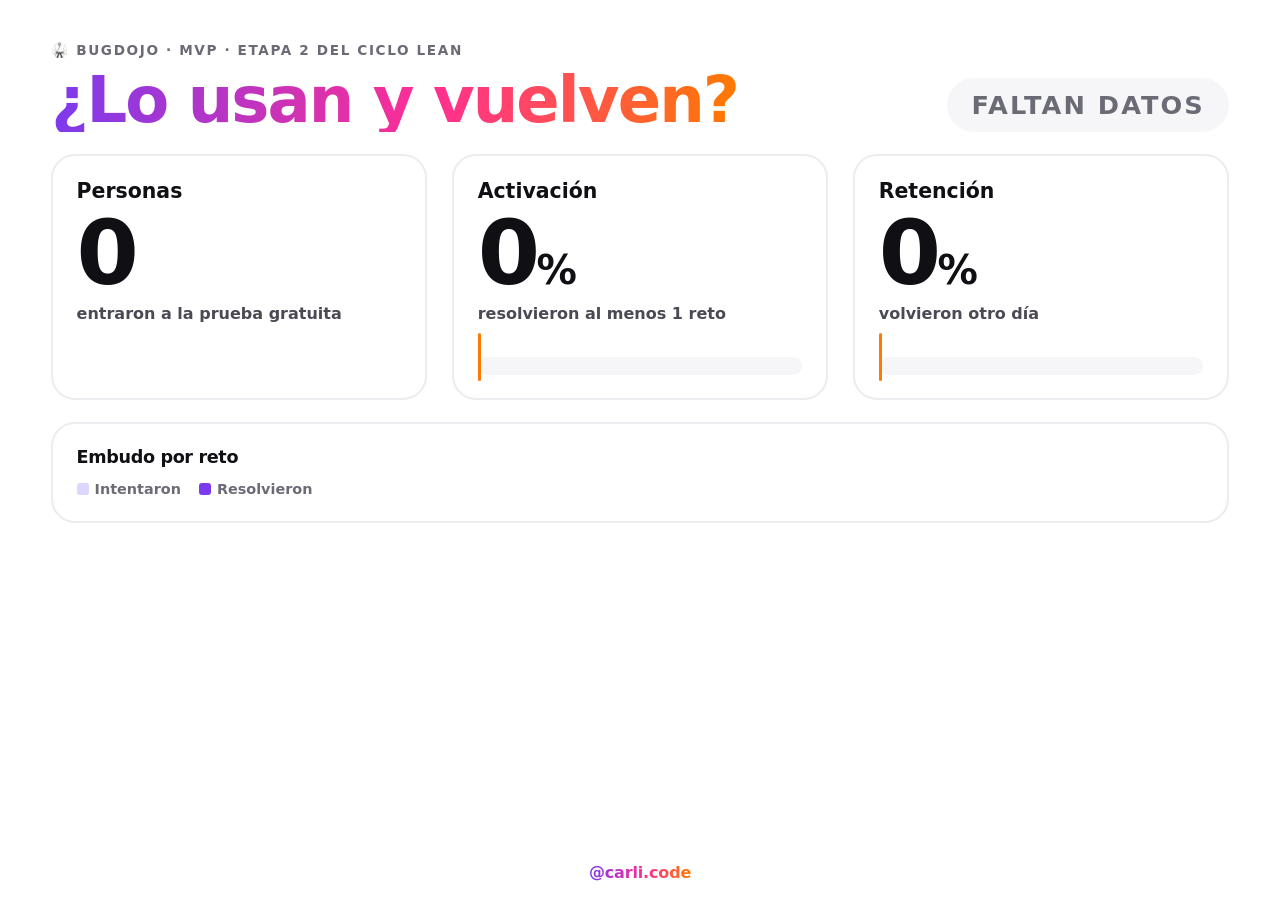
==== bugdojo-mvp/web/metricas.html @ a0681a9c "Agrega MVP de BugDojo (etapa 2): prueba gratuita con 5 retos Retos de JavaScript evaluados en el nav" ====
<!doctype html>
<html lang="es">
<head>
  <meta charset="utf-8">
  <meta name="viewport" content="width=device-width, initial-scale=1">
  <title>BugDojo · Métricas del MVP</title>
  <link rel="stylesheet" href="styles.css">
  <style>
    .dash { width: 100%; max-width: 1400px; margin: 0 auto; padding: clamp(16px, 3.2vh, 40px) clamp(20px, 4vw, 64px) 80px; display: flex; flex-direction: column; gap: clamp(14px, 2.4vh, 28px); }
    .top { display: flex; justify-content: space-between; align-items: flex-end; gap: 20px; flex-wrap: wrap; }
    .titulo { font-size: clamp(2.2rem, min(5vw, 8vh), 4.6rem); font-weight: 900; line-height: 1; letter-spacing: -0.03em; margin: 0; }
    .sub { font-weight: 800; color: var(--muted); letter-spacing: .12em; text-transform: uppercase; font-size: .85rem; margin-bottom: 10px; }
    .decision { font-weight: 900; letter-spacing: .08em; font-size: clamp(1.1rem, 2vw, 1.7rem); padding: 12px 24px; border-radius: 99px; background: var(--soft); color: var(--muted); }
    .decision.persevera { background: var(--vive); color: #fff; }
    .decision.pivota { background: var(--ink); color: #fff; }
    .kpis { display: grid; grid-template-columns: repeat(3, 1fr); gap: clamp(14px, 2vw, 28px); }
    @media (max-width: 800px) { .kpis { grid-template-columns: 1fr; } }
    .kpi { border: 2px solid var(--line); border-radius: 24px; padding: clamp(18px, 2.6vh, 30px); display: flex; flex-direction: column; gap: 10px; }
    .kpi.cumple { border-color: var(--vive); }
    .kpi .nombre { font-weight: 900; font-size: clamp(1.1rem, 1.6vw, 1.5rem); }
    .kpi .num { font-size: clamp(3rem, min(7vw, 12vh), 6.5rem); font-weight: 900; line-height: .9; letter-spacing: -0.04em; }
    .kpi .num small { font-size: .45em; }
    .kpi .det { font-weight: 800; color: #4a4a55; }
    .track { position: relative; height: 18px; background: var(--soft); border-radius: 99px; margin-top: 24px; }
    .fill { height: 100%; width: 0; border-radius: 99px; background: var(--dojo); transition: width .9s cubic-bezier(.2,.8,.2,1); }
    .marca { position: absolute; top: -24px; bottom: -6px; width: 3px; background: var(--umbral); border-radius: 2px; }
    .marca span { position: absolute; top: 0; left: 8px; white-space: nowrap; font-weight: 900; font-size: .85rem; color: var(--umbral); }
    .embudo { border: 2px solid var(--line); border-radius: 24px; padding: clamp(18px, 2.6vh, 30px); }
    .embudo h3 { margin-bottom: 14px; }
    .fila { display: grid; grid-template-columns: minmax(170px, 24%) 1fr 90px; gap: 14px; align-items: center; margin: 10px 0; font-weight: 700; }
    .barras { position: relative; height: 22px; background: var(--soft); border-radius: 99px; overflow: hidden; }
    .barras div { position: absolute; left: 0; top: 0; bottom: 0; border-radius: 99px; transition: width .8s ease; }
    .fila b { text-align: right; font-variant-numeric: tabular-nums; }
    .leyenda { display: flex; gap: 18px; font-weight: 700; color: var(--muted); font-size: .9rem; margin-top: 8px; }
    .leyenda i { display: inline-block; width: 12px; height: 12px; border-radius: 3px; margin-right: 6px; vertical-align: -1px; }
  </style>
</head>
<body>
  <main class="dash">
    <div class="top">
      <div>
        <p class="sub">🥋 BugDojo · MVP · etapa 2 del ciclo Lean</p>
        <h1 class="titulo grad">¿Lo usan y vuelven?</h1>
      </div>
      <span class="decision" id="decision">FALTAN DATOS</span>
    </div>

    <section class="kpis">
      <article class="kpi">
        <span class="nombre">Personas</span>
        <span class="num" id="usuarios">0</span>
        <span class="det">entraron a la prueba gratuita</span>
      </article>
      <article class="kpi" id="kpi-act">
        <span class="nombre">Activación</span>
        <span class="num" id="act">0<small>%</small></span>
        <span class="det" id="act-det">resolvieron al menos 1 reto</span>
        <div class="track"><div class="fill" id="act-fill"></div><div class="marca" id="act-marca"><span></span></div></div>
      </article>
      <article class="kpi" id="kpi-ret">
        <span class="nombre">Retención</span>
        <span class="num" id="ret">0<small>%</small></span>
        <span class="det" id="ret-det">volvieron otro día</span>
        <div class="track"><div class="fill" id="ret-fill"></div><div class="marca" id="ret-marca"><span></span></div></div>
      </article>
    </section>

    <section class="embudo">
      <h3>Embudo por reto</h3>
      <div id="embudo"></div>
      <div class="leyenda"><span><i style="background:#ddd6fe"></i>Intentaron</span><span><i style="background:var(--dojo)"></i>Resolvieron</span><span id="feedback"></span></div>
    </section>
  </main>
  <footer class="firma"><span>@carli.code</span></footer>

  <script src="retos.js"></script>
  <script>
    const $ = (id) => document.getElementById(id);
    const DECISION = { persevera: "PERSEVERA 🎉", pivota: "PIVOTA 🔄", faltan_datos: "FALTAN DATOS" };

    function kpi(clave, valor, meta, veredicto, detalle) {
      const pct = Math.round(valor * 100);
      $(clave).innerHTML = `${pct}<small>%</small>`;
      $(clave + "-det").textContent = detalle;
      $(clave + "-fill").style.width = Math.min(100, pct) + "%";
      $(clave + "-marca").style.left = meta * 100 + "%";
      $(clave + "-marca").firstElementChild.textContent = `meta ${Math.round(meta * 100)} %`;
      $("kpi-" + clave).className = "kpi " + (veredicto === "cumple" ? "cumple" : "");
    }

    async function actualizar() {
      let d;
      try {
        const r = await fetch("/api/metricas", { cache: "no-store" });
        if (!r.ok) return;
        d = await r.json();
      } catch { return; }

      $("usuarios").textContent = d.usuarios;
      kpi("act", d.activacion, d.metas.activacion, d.veredictos.activacion, `${d.activados} resolvieron al menos 1 reto`);
      kpi("ret", d.retencion, d.metas.retencion, d.veredictos.retencion, `${d.retenidos} volvieron otro día`);
      $("decision").className = "decision " + d.decision;
      $("decision").textContent = d.decision === "faltan_datos"
        ? `FALTAN DATOS (mín. ${d.metas.minimo})` : DECISION[d.decision];

      const max = Math.max(1, ...Object.values(d.por_reto).map((x) => x.intentaron));
      $("embudo").innerHTML = RETOS.map((r) => {
        const x = d.por_reto[r.id];
        return `<div class="fila">
          <span>${r.id} · ${r.titulo}</span>
          <div class="barras">
            <div style="width:${(x.intentaron / max) * 100}%;background:#ddd6fe"></div>
            <div style="width:${(x.resolvieron / max) * 100}%;background:var(--dojo)"></div>
          </div>
          <b>${x.resolvieron} / ${x.intentaron}</b>
        </div>`;
      }).join("");

      const f = d.feedback;
      $("feedback").textContent = `¿Volverías mañana? Sí ${f.si} · No ${f.no}`;
    }

    actualizar();
    setInterval(actualizar, 5000);
  </script>
</body>
</html>
---- bugdojo-mvp/web/styles.css ----
:root {
  --bg: #ffffff;
  --ink: #0f0f14;
  --muted: #6b6b76;
  --line: #ececf1;
  --soft: #f6f6f9;
  --dojo: #7c3aed;
  --dino: #ff2e93;
  --umbral: #ff7a00;
  --vive: #12b76a;
  --muere: #9a9aa5;
  --error: #e5484d;
  --grad: linear-gradient(90deg, #7c3aed 0%, #ff2e93 55%, #ff7a00 100%);
  --radius: 18px;
}

* { box-sizing: border-box; }
[hidden] { display: none !important; }

html, body {
  margin: 0;
  background: var(--bg);
  color: var(--ink);
  font-family: ui-sans-serif, system-ui, -apple-system, "Segoe UI", Roboto, "Helvetica Neue", Arial, sans-serif;
  -webkit-font-smoothing: antialiased;
}

body { min-height: 100dvh; display: flex; flex-direction: column; }

.wrap {
  width: 100%;
  max-width: 560px;
  margin: 0 auto;
  padding: 40px 20px 96px;
  flex: 1;
}

h1, h2, h3 { margin: 0; letter-spacing: -0.02em; }
h1 { font-size: clamp(2.4rem, 9vw, 3.4rem); font-weight: 900; line-height: 1.02; }
h2 { font-size: clamp(1.6rem, 6.5vw, 2.1rem); font-weight: 800; line-height: 1.12; }
h3 { font-size: 1.1rem; font-weight: 800; }

.grad {
  background: var(--grad);
  -webkit-background-clip: text;
  background-clip: text;
  color: transparent;
}

.eyebrow {
  font-size: 0.78rem;
  font-weight: 800;
  letter-spacing: 0.12em;
  text-transform: uppercase;
  color: var(--muted);
  margin: 0 0 14px;
}

.lead { font-size: 1.12rem; line-height: 1.5; color: #3a3a44; margin: 18px 0 28px; }

label { display: block; font-weight: 800; margin-bottom: 8px; }

input {
  width: 100%;
  font: inherit;
  font-size: 1.4rem;
  font-weight: 800;
  padding: 16px 18px;
  border: 2px solid var(--line);
  border-radius: 14px;
  outline: none;
  transition: border-color .2s;
}
input:focus { border-color: var(--dojo); }

.hint { font-size: 0.92rem; color: var(--muted); line-height: 1.45; margin: 10px 0 24px; }
.err { color: var(--error); font-weight: 700; margin: -8px 0 18px; }

.btn {
  display: block;
  width: 100%;
  font: inherit;
  font-size: 1.12rem;
  font-weight: 800;
  padding: 18px 20px;
  border: 0;
  border-radius: 14px;
  color: #fff;
  background: var(--ink);
  cursor: pointer;
  transition: transform .12s, opacity .2s;
}
.btn:active { transform: scale(0.98); }
.btn:disabled { opacity: .5; cursor: default; }
.btn.ghost { background: transparent; color: var(--ink); border: 2px solid var(--line); margin-top: 12px; }

.link {
  background: none; border: 0; padding: 8px 0; margin-top: 18px;
  font: inherit; font-weight: 700; color: var(--muted); cursor: pointer;
}

/* ---------- Quiz ---------- */
.progress { height: 8px; background: var(--soft); border-radius: 99px; overflow: hidden; margin-bottom: 28px; }
.progress > div { height: 100%; width: 0; background: var(--grad); transition: width .35s ease; }

.opciones { display: grid; gap: 12px; margin-top: 28px; }
.opcion {
  text-align: left;
  font: inherit;
  font-size: 1.08rem;
  font-weight: 700;
  line-height: 1.35;
  padding: 20px 18px;
  border: 2px solid var(--line);
  border-radius: 16px;
  background: #fff;
  color: var(--ink);
  cursor: pointer;
  transition: border-color .15s, background .15s, transform .12s;
}
.opcion:hover { border-color: #d5d5de; }
.opcion:active, .opcion.elegida { border-color: var(--dojo); background: #f5f0ff; transform: scale(0.99); }

.screen { animation: entra .35s ease both; }
@keyframes entra { from { opacity: 0; transform: translateY(10px); } to { opacity: 1; transform: none; } }

/* ---------- Landings ---------- */
.nav {
  display: flex; justify-content: space-between; align-items: center;
  max-width: 560px; width: 100%; margin: 0 auto; padding: 20px 20px 0;
}
.logo { font-weight: 900; font-size: 1.25rem; letter-spacing: -0.02em; }
.tag {
  font-size: .75rem; font-weight: 800; text-transform: uppercase; letter-spacing: .1em;
  padding: 6px 10px; border-radius: 99px; background: var(--soft); color: var(--muted);
}

.dojo-c { color: var(--dojo); }
.dino-c { color: var(--dino); }
.dojo-bg { background: var(--dojo); }
.dino-bg { background: var(--dino); }
.dojo-grad { background: linear-gradient(90deg, #7c3aed, #3b82f6); -webkit-background-clip: text; background-clip: text; color: transparent; }
.dino-grad { background: linear-gradient(90deg, #ff2e93, #ff7a00); -webkit-background-clip: text; background-clip: text; color: transparent; }

.features { list-style: none; padding: 0; margin: 0 0 32px; display: grid; gap: 14px; }
.features li { padding: 18px; border-radius: var(--radius); background: var(--soft); }
.features .ico { font-size: 1.6rem; margin-bottom: 6px; display: block; }
.features p { margin: 6px 0 0; color: #4a4a55; line-height: 1.45; }

.precio { display: flex; align-items: baseline; gap: 8px; margin: 8px 0 20px; }
.precio .monto { font-size: 3.4rem; font-weight: 900; letter-spacing: -0.03em; }
.precio span:last-child { font-weight: 800; color: var(--muted); font-size: 1.1rem; }

.motivos { display: grid; gap: 10px; margin-top: 16px; }
.motivos p { font-weight: 800; margin: 0 0 4px; }

.nota { font-size: .85rem; color: var(--muted); text-align: center; margin-top: 28px; }

.centro { text-align: center; padding-top: 12vh; }
.emoji-xl { font-size: 4.5rem; display: block; margin-bottom: 18px; }

/* ---------- Firma ---------- */
.firma {
  position: fixed; left: 0; right: 0; bottom: 0;
  text-align: center; padding: 14px 0 18px;
  font-weight: 900; font-size: 1rem; letter-spacing: -0.01em;
  background: linear-gradient(to top, #fff 60%, rgba(255,255,255,0));
}
.firma span {
  background: var(--grad); -webkit-background-clip: text; background-clip: text; color: transparent;
}

/* ---------- BugDojo MVP ---------- */
.wrap.ancho { max-width: 760px; }

.cinturones { display: grid; gap: 12px; margin: 8px 0 28px; }
.cinturon {
  display: flex; align-items: center; gap: 16px;
  padding: 18px; border: 2px solid var(--line); border-radius: var(--radius);
  text-decoration: none; color: var(--ink);
  transition: border-color .15s, transform .12s;
}
.cinturon:hover { border-color: var(--dojo); }
.cinturon:active { transform: scale(.99); }
.cinturon .cinta { width: 44px; height: 14px; border-radius: 4px; flex: none; box-shadow: inset 0 0 0 1px rgba(0,0,0,.08); }
.cinturon .info { flex: 1; }
.cinturon .info small { display: block; font-weight: 800; color: var(--muted); font-size: .78rem; letter-spacing: .1em; text-transform: uppercase; }
.cinturon .info b { font-size: 1.1rem; }
.cinturon .estado { font-weight: 900; font-size: 1.3rem; }

.avance { font-weight: 800; color: var(--muted); margin: 0 0 10px; }

.enunciado { font-size: 1.08rem; line-height: 1.55; color: #2a2a33; margin: 16px 0; }
.ejemplo {
  font-family: ui-monospace, "SF Mono", Menlo, Consolas, monospace;
  background: var(--soft); border-radius: 12px; padding: 12px 14px; font-size: .95rem;
  overflow-x: auto; white-space: pre;
}

.editor {
  width: 100%; min-height: 260px; margin: 18px 0 14px;
  font-family: ui-monospace, "SF Mono", Menlo, Consolas, monospace; font-size: 15px; line-height: 1.55;
  padding: 16px; border-radius: 16px; border: 2px solid #1f1f29;
  background: #0f0f14; color: #f2f2f7; caret-color: #ff2e93;
  resize: vertical; outline: none; tab-size: 2;
}
.editor:focus { border-color: var(--dojo); }

.tests { list-style: none; padding: 0; margin: 18px 0 0; display: grid; gap: 10px; }
.tests li {
  padding: 12px 14px; border-radius: 12px; background: var(--soft);
  font-family: ui-monospace, "SF Mono", Menlo, Consolas, monospace; font-size: .9rem; line-height: 1.5;
  overflow-wrap: anywhere;
}
.tests li.ok { background: #e9f9f1; }
.tests li.mal { background: #fdecec; }
.tests li b { font-family: ui-sans-serif, system-ui, sans-serif; }

.exito {
  margin-top: 20px; padding: 22px; border-radius: var(--radius); text-align: center;
  background: linear-gradient(135deg, #f5f0ff, #fff0f7);
}
.exito h2 { margin-bottom: 8px; }
.exito .btn { margin-top: 16px; }

.pregunta {
  margin: 8px 0 28px; padding: 20px; border-radius: var(--radius); background: var(--soft);
}
.pregunta p { font-weight: 800; margin: 0 0 14px; font-size: 1.1rem; }
.pregunta .fila { display: flex; gap: 10px; }
.pregunta .fila .btn { margin: 0; }

.volver { display: inline-block; margin-bottom: 18px; font-weight: 800; color: var(--muted); text-decoration: none; }
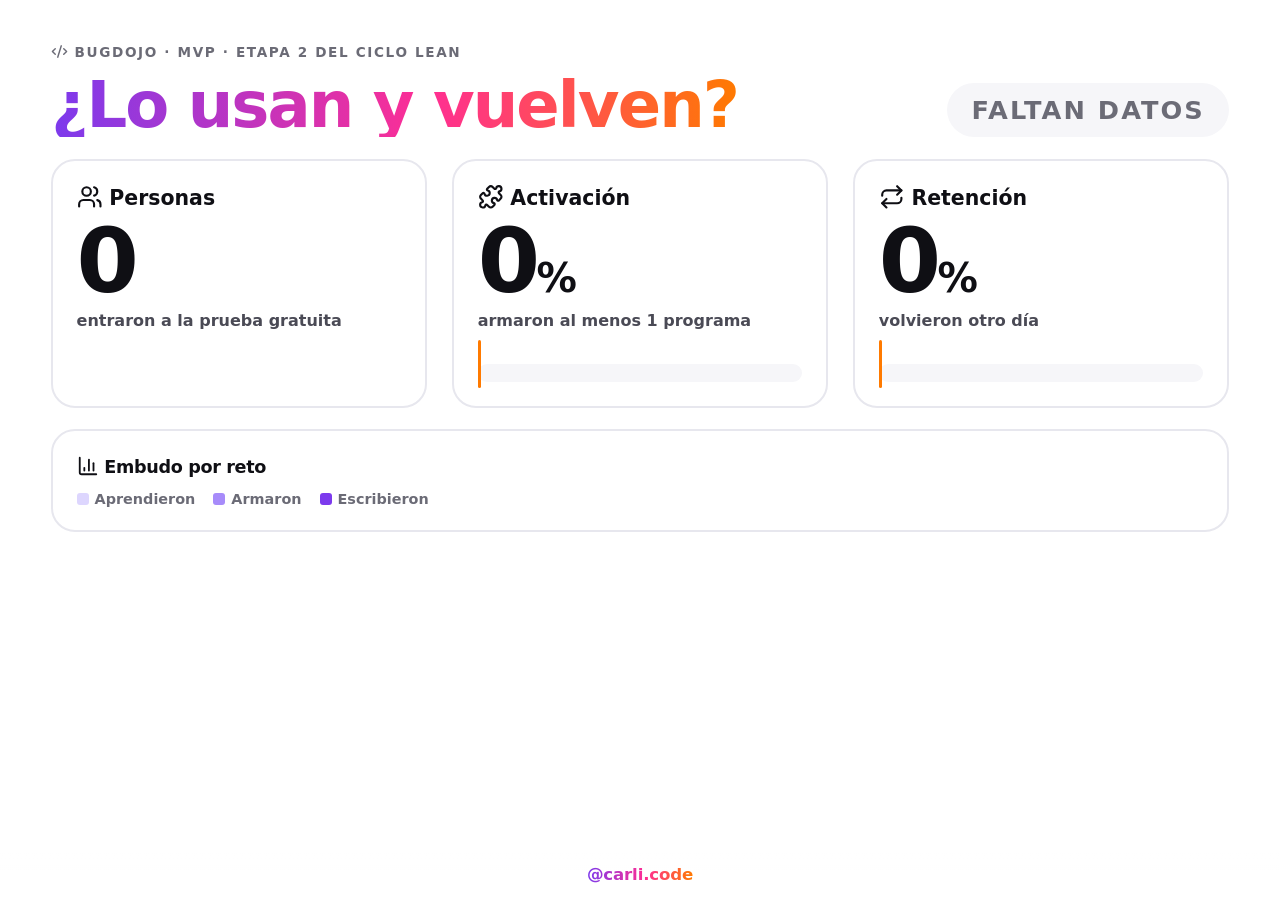
==== commit 231bb98d: "BugDojo MVP: aprendizaje en 3 fases con bloques estilo Scratch Aprende (conceptos con pregunta), Arm" ====
--- a/bugdojo-mvp/web/metricas.html
+++ b/bugdojo-mvp/web/metricas.html
@@ -27,19 +27,19 @@
     .marca span { position: absolute; top: 0; left: 8px; white-space: nowrap; font-weight: 900; font-size: .85rem; color: var(--umbral); }
     .embudo { border: 2px solid var(--line); border-radius: 24px; padding: clamp(18px, 2.6vh, 30px); }
     .embudo h3 { margin-bottom: 14px; }
-    .fila { display: grid; grid-template-columns: minmax(170px, 24%) 1fr 90px; gap: 14px; align-items: center; margin: 10px 0; font-weight: 700; }
+    .fila { display: grid; grid-template-columns: minmax(170px, 24%) 1fr 120px; gap: 14px; align-items: center; margin: 10px 0; font-weight: 700; }
     .barras { position: relative; height: 22px; background: var(--soft); border-radius: 99px; overflow: hidden; }
     .barras div { position: absolute; left: 0; top: 0; bottom: 0; border-radius: 99px; transition: width .8s ease; }
     .fila b { text-align: right; font-variant-numeric: tabular-nums; }
     .leyenda { display: flex; gap: 18px; font-weight: 700; color: var(--muted); font-size: .9rem; margin-top: 8px; }
-    .leyenda i { display: inline-block; width: 12px; height: 12px; border-radius: 3px; margin-right: 6px; vertical-align: -1px; }
+    .leyenda span > i { display: inline-block; width: 12px; height: 12px; border-radius: 3px; margin-right: 6px; vertical-align: -1px; }
   </style>
 </head>
 <body>
   <main class="dash">
     <div class="top">
       <div>
-        <p class="sub">🥋 BugDojo · MVP · etapa 2 del ciclo Lean</p>
+        <p class="sub"><i data-icono="code-xml"></i> BugDojo · MVP · etapa 2 del ciclo Lean</p>
         <h1 class="titulo grad">¿Lo usan y vuelven?</h1>
       </div>
       <span class="decision" id="decision">FALTAN DATOS</span>
@@ -47,18 +47,18 @@
 
     <section class="kpis">
       <article class="kpi">
-        <span class="nombre">Personas</span>
+        <span class="nombre"><i data-icono="users"></i> Personas</span>
         <span class="num" id="usuarios">0</span>
         <span class="det">entraron a la prueba gratuita</span>
       </article>
       <article class="kpi" id="kpi-act">
-        <span class="nombre">Activación</span>
+        <span class="nombre"><i data-icono="puzzle"></i> Activación</span>
         <span class="num" id="act">0<small>%</small></span>
-        <span class="det" id="act-det">resolvieron al menos 1 reto</span>
+        <span class="det" id="act-det">armaron al menos 1 programa</span>
         <div class="track"><div class="fill" id="act-fill"></div><div class="marca" id="act-marca"><span></span></div></div>
       </article>
       <article class="kpi" id="kpi-ret">
-        <span class="nombre">Retención</span>
+        <span class="nombre"><i data-icono="repeat"></i> Retención</span>
         <span class="num" id="ret">0<small>%</small></span>
         <span class="det" id="ret-det">volvieron otro día</span>
         <div class="track"><div class="fill" id="ret-fill"></div><div class="marca" id="ret-marca"><span></span></div></div>
@@ -66,17 +66,18 @@
     </section>
 
     <section class="embudo">
-      <h3>Embudo por reto</h3>
+      <h3><i data-icono="chart-column"></i> Embudo por reto</h3>
       <div id="embudo"></div>
-      <div class="leyenda"><span><i style="background:#ddd6fe"></i>Intentaron</span><span><i style="background:var(--dojo)"></i>Resolvieron</span><span id="feedback"></span></div>
+      <div class="leyenda"><span><i style="background:#ddd6fe"></i>Aprendieron</span><span><i style="background:#a78bfa"></i>Armaron</span><span><i style="background:var(--dojo)"></i>Escribieron</span><span id="feedback"></span></div>
     </section>
   </main>
   <footer class="firma"><span>@carli.code</span></footer>
 
+  <script src="ui.js"></script>
   <script src="retos.js"></script>
   <script>
     const $ = (id) => document.getElementById(id);
-    const DECISION = { persevera: "PERSEVERA 🎉", pivota: "PIVOTA 🔄", faltan_datos: "FALTAN DATOS" };
+    const DECISION = { persevera: "PERSEVERA", pivota: "PIVOTA", faltan_datos: "FALTAN DATOS" };
 
     function kpi(clave, valor, meta, veredicto, detalle) {
       const pct = Math.round(valor * 100);
@@ -97,22 +98,23 @@
       } catch { return; }
 
       $("usuarios").textContent = d.usuarios;
-      kpi("act", d.activacion, d.metas.activacion, d.veredictos.activacion, `${d.activados} resolvieron al menos 1 reto`);
+      kpi("act", d.activacion, d.metas.activacion, d.veredictos.activacion, `${d.activados} armaron al menos 1 programa`);
       kpi("ret", d.retencion, d.metas.retencion, d.veredictos.retencion, `${d.retenidos} volvieron otro día`);
       $("decision").className = "decision " + d.decision;
       $("decision").textContent = d.decision === "faltan_datos"
         ? `FALTAN DATOS (mín. ${d.metas.minimo})` : DECISION[d.decision];
 
-      const max = Math.max(1, ...Object.values(d.por_reto).map((x) => x.intentaron));
+      const max = Math.max(1, d.usuarios);
       $("embudo").innerHTML = RETOS.map((r) => {
         const x = d.por_reto[r.id];
         return `<div class="fila">
           <span>${r.id} · ${r.titulo}</span>
           <div class="barras">
-            <div style="width:${(x.intentaron / max) * 100}%;background:#ddd6fe"></div>
-            <div style="width:${(x.resolvieron / max) * 100}%;background:var(--dojo)"></div>
+            <div style="width:${(x.aprendieron / max) * 100}%;background:#ddd6fe"></div>
+            <div style="width:${(x.armaron / max) * 100}%;background:#a78bfa"></div>
+            <div style="width:${(x.escribieron / max) * 100}%;background:var(--dojo)"></div>
           </div>
-          <b>${x.resolvieron} / ${x.intentaron}</b>
+          <b>${x.aprendieron} · ${x.armaron} · ${x.escribieron}</b>
         </div>`;
       }).join("");
 
--- a/bugdojo-mvp/web/styles.css
+++ b/bugdojo-mvp/web/styles.css
@@ -1,17 +1,32 @@
+/* BugDojo MVP · mobile first, con layouts amplios para compu/proyector */
 :root {
   --bg: #ffffff;
   --ink: #0f0f14;
+  --text: #2a2a33;
   --muted: #6b6b76;
-  --line: #ececf1;
+  --line: #e7e7ee;
   --soft: #f6f6f9;
   --dojo: #7c3aed;
-  --dino: #ff2e93;
+  --dojo-soft: #f3eeff;
+  --pink: #ff2e93;
   --umbral: #ff7a00;
+  --ok: #12b76a;
   --vive: #12b76a;
-  --muere: #9a9aa5;
+  --ok-soft: #e8f8f0;
   --error: #e5484d;
+  --error-soft: #fdeeee;
   --grad: linear-gradient(90deg, #7c3aed 0%, #ff2e93 55%, #ff7a00 100%);
   --radius: 18px;
+  --mono: ui-monospace, "SF Mono", "JetBrains Mono", Menlo, Consolas, monospace;
+
+  /* Colores de bloque, estilo Scratch */
+  --b-variable: #ea580c;
+  --b-bucle: #0284c7;
+  --b-condicion: #d97706;
+  --b-accion: #db2777;
+  --b-devolver: #059669;
+  --b-cierre: #64748b;
+  --b-funcion: #7c3aed;
 }
 
 * { box-sizing: border-box; }
@@ -24,210 +39,267 @@
   font-family: ui-sans-serif, system-ui, -apple-system, "Segoe UI", Roboto, "Helvetica Neue", Arial, sans-serif;
   -webkit-font-smoothing: antialiased;
 }
-
 body { min-height: 100dvh; display: flex; flex-direction: column; }
 
-.wrap {
-  width: 100%;
-  max-width: 560px;
-  margin: 0 auto;
-  padding: 40px 20px 96px;
-  flex: 1;
-}
-
 h1, h2, h3 { margin: 0; letter-spacing: -0.02em; }
-h1 { font-size: clamp(2.4rem, 9vw, 3.4rem); font-weight: 900; line-height: 1.02; }
-h2 { font-size: clamp(1.6rem, 6.5vw, 2.1rem); font-weight: 800; line-height: 1.12; }
+h1 { font-size: clamp(2.3rem, 6vw, 4rem); font-weight: 900; line-height: 1.03; }
+h2 { font-size: clamp(1.5rem, 3vw, 2.2rem); font-weight: 800; line-height: 1.12; }
 h3 { font-size: 1.1rem; font-weight: 800; }
-
-.grad {
-  background: var(--grad);
-  -webkit-background-clip: text;
-  background-clip: text;
-  color: transparent;
-}
-
-.eyebrow {
-  font-size: 0.78rem;
-  font-weight: 800;
-  letter-spacing: 0.12em;
-  text-transform: uppercase;
-  color: var(--muted);
-  margin: 0 0 14px;
-}
-
-.lead { font-size: 1.12rem; line-height: 1.5; color: #3a3a44; margin: 18px 0 28px; }
-
-label { display: block; font-weight: 800; margin-bottom: 8px; }
-
-input {
-  width: 100%;
-  font: inherit;
-  font-size: 1.4rem;
-  font-weight: 800;
-  padding: 16px 18px;
-  border: 2px solid var(--line);
-  border-radius: 14px;
-  outline: none;
-  transition: border-color .2s;
-}
-input:focus { border-color: var(--dojo); }
-
-.hint { font-size: 0.92rem; color: var(--muted); line-height: 1.45; margin: 10px 0 24px; }
-.err { color: var(--error); font-weight: 700; margin: -8px 0 18px; }
-
-.btn {
-  display: block;
-  width: 100%;
-  font: inherit;
-  font-size: 1.12rem;
-  font-weight: 800;
-  padding: 18px 20px;
-  border: 0;
-  border-radius: 14px;
-  color: #fff;
-  background: var(--ink);
-  cursor: pointer;
-  transition: transform .12s, opacity .2s;
-}
-.btn:active { transform: scale(0.98); }
-.btn:disabled { opacity: .5; cursor: default; }
-.btn.ghost { background: transparent; color: var(--ink); border: 2px solid var(--line); margin-top: 12px; }
-
-.link {
-  background: none; border: 0; padding: 8px 0; margin-top: 18px;
-  font: inherit; font-weight: 700; color: var(--muted); cursor: pointer;
-}
-
-/* ---------- Quiz ---------- */
-.progress { height: 8px; background: var(--soft); border-radius: 99px; overflow: hidden; margin-bottom: 28px; }
-.progress > div { height: 100%; width: 0; background: var(--grad); transition: width .35s ease; }
-
-.opciones { display: grid; gap: 12px; margin-top: 28px; }
-.opcion {
-  text-align: left;
-  font: inherit;
-  font-size: 1.08rem;
-  font-weight: 700;
-  line-height: 1.35;
-  padding: 20px 18px;
-  border: 2px solid var(--line);
-  border-radius: 16px;
-  background: #fff;
-  color: var(--ink);
-  cursor: pointer;
-  transition: border-color .15s, background .15s, transform .12s;
-}
-.opcion:hover { border-color: #d5d5de; }
-.opcion:active, .opcion.elegida { border-color: var(--dojo); background: #f5f0ff; transform: scale(0.99); }
+p { line-height: 1.55; }
+a { color: inherit; }
+
+/* ---------- Iconos (Lucide) ---------- */
+.i { width: 1.25em; height: 1.25em; flex: none; vertical-align: -0.22em; }
+.i-lg { width: 1.6em; height: 1.6em; }
+
+/* ---------- Estructura ---------- */
+.nav {
+  display: flex; justify-content: space-between; align-items: center; gap: 12px;
+  width: 100%; max-width: 1280px; margin: 0 auto; padding: 18px 20px 0;
+}
+.logo { display: inline-flex; align-items: center; gap: 8px; font-weight: 900; font-size: 1.25rem; letter-spacing: -0.02em; text-decoration: none; color: var(--dojo); }
+.logo .i { width: 1.4em; height: 1.4em; }
+.tag {
+  display: inline-flex; align-items: center; gap: 6px;
+  font-size: .75rem; font-weight: 800; text-transform: uppercase; letter-spacing: .1em;
+  padding: 7px 11px; border-radius: 99px; background: var(--soft); color: var(--muted);
+}
+
+.wrap { width: 100%; max-width: 1280px; margin: 0 auto; padding: 28px 20px 96px; flex: 1; }
+.wrap.angosto { max-width: 760px; }
+
+.eyebrow { font-size: .78rem; font-weight: 800; letter-spacing: .12em; text-transform: uppercase; color: var(--muted); margin: 0 0 12px; }
+.lead { font-size: clamp(1.05rem, 1.6vw, 1.25rem); color: #3a3a44; margin: 16px 0 26px; }
+.hint { font-size: .92rem; color: var(--muted); margin: 10px 0; }
+.err { color: var(--error); font-weight: 700; }
+.dojo-c { color: var(--dojo); }
+.grad, .dojo-grad { -webkit-background-clip: text; background-clip: text; color: transparent; }
+.grad { background-image: var(--grad); }
+.dojo-grad { background-image: linear-gradient(90deg, #7c3aed, #3b82f6); }
 
 .screen { animation: entra .35s ease both; }
 @keyframes entra { from { opacity: 0; transform: translateY(10px); } to { opacity: 1; transform: none; } }
 
-/* ---------- Landings ---------- */
-.nav {
-  display: flex; justify-content: space-between; align-items: center;
-  max-width: 560px; width: 100%; margin: 0 auto; padding: 20px 20px 0;
-}
-.logo { font-weight: 900; font-size: 1.25rem; letter-spacing: -0.02em; }
-.tag {
-  font-size: .75rem; font-weight: 800; text-transform: uppercase; letter-spacing: .1em;
-  padding: 6px 10px; border-radius: 99px; background: var(--soft); color: var(--muted);
-}
-
-.dojo-c { color: var(--dojo); }
-.dino-c { color: var(--dino); }
-.dojo-bg { background: var(--dojo); }
-.dino-bg { background: var(--dino); }
-.dojo-grad { background: linear-gradient(90deg, #7c3aed, #3b82f6); -webkit-background-clip: text; background-clip: text; color: transparent; }
-.dino-grad { background: linear-gradient(90deg, #ff2e93, #ff7a00); -webkit-background-clip: text; background-clip: text; color: transparent; }
-
-.features { list-style: none; padding: 0; margin: 0 0 32px; display: grid; gap: 14px; }
-.features li { padding: 18px; border-radius: var(--radius); background: var(--soft); }
-.features .ico { font-size: 1.6rem; margin-bottom: 6px; display: block; }
-.features p { margin: 6px 0 0; color: #4a4a55; line-height: 1.45; }
-
-.precio { display: flex; align-items: baseline; gap: 8px; margin: 8px 0 20px; }
-.precio .monto { font-size: 3.4rem; font-weight: 900; letter-spacing: -0.03em; }
-.precio span:last-child { font-weight: 800; color: var(--muted); font-size: 1.1rem; }
-
-.motivos { display: grid; gap: 10px; margin-top: 16px; }
-.motivos p { font-weight: 800; margin: 0 0 4px; }
-
-.nota { font-size: .85rem; color: var(--muted); text-align: center; margin-top: 28px; }
-
-.centro { text-align: center; padding-top: 12vh; }
-.emoji-xl { font-size: 4.5rem; display: block; margin-bottom: 18px; }
+/* ---------- Botones ---------- */
+.btn {
+  display: inline-flex; align-items: center; justify-content: center; gap: 10px;
+  font: inherit; font-size: 1.05rem; font-weight: 800; text-decoration: none;
+  padding: 16px 22px; border: 0; border-radius: 14px; cursor: pointer;
+  color: #fff; background: var(--ink);
+  transition: transform .12s, opacity .2s, background .2s;
+}
+.btn:active { transform: scale(0.98); }
+.btn:disabled { opacity: .45; cursor: default; }
+.btn.dojo { background: var(--dojo); }
+.btn.ghost { background: #fff; color: var(--ink); border: 2px solid var(--line); }
+.btn.ghost:hover { border-color: #d5d5de; }
+.btn.block { display: flex; width: 100%; }
+.btn.sm { padding: 10px 14px; font-size: .92rem; border-radius: 12px; }
+.acciones { display: flex; gap: 10px; flex-wrap: wrap; }
+
+/* ---------- Landing ---------- */
+.hero { display: grid; gap: 36px; align-items: center; }
+.metodo { list-style: none; padding: 0; margin: 28px 0; display: grid; gap: 12px; }
+.metodo li { display: flex; gap: 14px; align-items: flex-start; padding: 16px; border-radius: var(--radius); background: var(--soft); }
+.metodo .num { display: grid; place-items: center; width: 44px; height: 44px; border-radius: 12px; background: #fff; color: var(--dojo); flex: none; }
+.metodo p { margin: 4px 0 0; color: #4a4a55; }
+.vista {
+  border-radius: 24px; padding: 22px; background: var(--soft);
+  box-shadow: 0 30px 60px -40px rgba(124, 58, 237, .5);
+}
+.nota { font-size: .85rem; color: var(--muted); margin-top: 26px; }
+
+/* ---------- Lista de retos ---------- */
+.lista { display: grid; gap: 14px; margin: 24px 0 30px; }
+.card-reto {
+  display: flex; align-items: center; gap: 16px;
+  padding: 18px; border: 2px solid var(--line); border-radius: var(--radius);
+  text-decoration: none; color: var(--ink); background: #fff;
+  transition: border-color .15s, transform .12s, box-shadow .2s;
+}
+.card-reto:hover { border-color: var(--dojo); box-shadow: 0 14px 30px -24px rgba(124, 58, 237, .6); }
+.cinta { width: 46px; height: 14px; border-radius: 4px; flex: none; box-shadow: inset 0 0 0 1px rgba(0,0,0,.1); }
+.card-reto .info { flex: 1; min-width: 0; }
+.card-reto small { display: block; font-weight: 800; color: var(--muted); font-size: .75rem; letter-spacing: .1em; text-transform: uppercase; }
+.card-reto b { font-size: 1.1rem; }
+.fases-mini { display: flex; gap: 6px; color: #c4c4cf; }
+.fases-mini .hecha { color: var(--ok); }
+
+.pregunta-valor { padding: 20px; border-radius: var(--radius); background: var(--dojo-soft); }
+.pregunta-valor p { font-weight: 800; margin: 0 0 14px; font-size: 1.1rem; }
+
+/* ---------- Reto: cabecera y fases ---------- */
+.volver { display: inline-flex; align-items: center; gap: 6px; font-weight: 800; color: var(--muted); text-decoration: none; margin-bottom: 14px; }
+.cabecera { display: flex; flex-wrap: wrap; justify-content: space-between; align-items: flex-end; gap: 16px; margin-bottom: 20px; }
+.fases { display: flex; gap: 6px; padding: 6px; border-radius: 16px; background: var(--soft); width: 100%; }
+.fase {
+  flex: 1; display: inline-flex; align-items: center; justify-content: center; gap: 8px;
+  font: inherit; font-weight: 800; font-size: .95rem; color: var(--muted);
+  padding: 11px 6px; border: 0; border-radius: 12px; background: transparent; cursor: pointer;
+}
+@media (max-width: 380px) { .fase { font-size: .86rem; gap: 5px; } }
+.fase.activa { background: #fff; color: var(--dojo); box-shadow: 0 4px 14px -8px rgba(15, 15, 20, .3); }
+.fase .ok { color: var(--ok); }
+
+.enunciado {
+  padding: 18px 20px; border-radius: var(--radius); background: var(--soft); margin-bottom: 22px;
+}
+.enunciado p { margin: 0 0 10px; font-size: 1.05rem; color: var(--text); }
+.ejemplo { font-family: var(--mono); font-size: .95rem; color: var(--dojo); overflow-x: auto; white-space: pre; }
+
+/* ---------- Aprende ---------- */
+.concepto { border: 2px solid var(--line); border-radius: 22px; padding: clamp(18px, 3vw, 30px); }
+.concepto .paso { display: flex; align-items: center; gap: 8px; font-weight: 800; color: var(--muted); font-size: .85rem; letter-spacing: .08em; text-transform: uppercase; }
+.concepto h2 { margin: 10px 0 8px; }
+.concepto p { color: var(--text); font-size: 1.08rem; margin: 0 0 16px; }
+.codigo {
+  font-family: var(--mono); font-size: clamp(.9rem, 1.2vw, 1.05rem); line-height: 1.6;
+  background: #0f0f14; color: #f2f2f7; border-radius: 14px; padding: 16px 18px;
+  overflow-x: auto; white-space: pre; margin: 0 0 20px;
+}
+.quiz p { font-weight: 800; color: var(--ink); margin: 0 0 12px; }
+.opciones { display: grid; gap: 10px; }
+.opcion {
+  text-align: left; font: inherit; font-family: var(--mono); font-size: 1rem; font-weight: 700;
+  padding: 14px 16px; border: 2px solid var(--line); border-radius: 14px; background: #fff; cursor: pointer;
+  display: flex; align-items: center; justify-content: space-between; gap: 10px;
+}
+.opcion:hover { border-color: #d5d5de; }
+.opcion.bien { border-color: var(--ok); background: var(--ok-soft); }
+.opcion.mal { border-color: var(--error); background: var(--error-soft); }
+.explicacion { display: flex; gap: 10px; align-items: flex-start; margin: 14px 0 0; padding: 14px; border-radius: 14px; background: var(--dojo-soft); color: var(--text); }
+.puntos { display: flex; gap: 6px; justify-content: center; margin-top: 18px; }
+.puntos i { width: 8px; height: 8px; border-radius: 50%; background: var(--line); }
+.puntos i.on { background: var(--dojo); }
+
+/* ---------- Arma (bloques) ---------- */
+.taller {
+  display: grid; gap: 18px;
+  grid-template-areas: "guia" "programa" "paleta" "resultado";
+}
+.taller .guia { grid-area: guia; }
+.taller .programa { grid-area: programa; }
+.taller .paleta { grid-area: paleta; }
+.taller .resultado { grid-area: resultado; }
+
+.panel { border: 2px solid var(--line); border-radius: 20px; padding: 16px; background: #fff; }
+.panel-titulo { display: flex; align-items: center; gap: 8px; font-weight: 900; font-size: .85rem; letter-spacing: .1em; text-transform: uppercase; color: var(--muted); margin: 0 0 12px; }
+
+.guia { background: var(--dojo-soft); border-color: transparent; }
+.guia .avance { height: 8px; border-radius: 99px; background: #fff; overflow: hidden; margin: 4px 0 14px; }
+.guia .avance div { height: 100%; width: 0; background: var(--dojo); transition: width .3s; }
+.guia .texto { display: flex; gap: 10px; align-items: flex-start; font-size: 1.08rem; font-weight: 700; color: var(--ink); margin: 0 0 14px; }
+.guia .texto .i { color: var(--dojo); margin-top: 2px; }
+.guia .aviso { color: var(--error); font-weight: 700; margin: 0 0 12px; }
+
+.bloques { display: grid; gap: 8px; min-height: 60px; }
+.bloque {
+  display: flex; align-items: center; gap: 10px;
+  font: inherit; font-family: var(--mono); font-size: clamp(.86rem, 1.1vw, 1rem); font-weight: 700; text-align: left;
+  color: #fff; padding: 12px 14px; border: 0; border-radius: 12px; cursor: pointer;
+  box-shadow: inset 0 -3px 0 rgba(0, 0, 0, .18);
+  transition: transform .12s, filter .15s, opacity .2s;
+  user-select: none; -webkit-user-select: none; touch-action: manipulation;
+  overflow-wrap: anywhere;
+}
+.bloque:hover { filter: brightness(1.06); }
+.bloque:active { transform: scale(.98); }
+.bloque .cat { opacity: .85; }
+.bloque .grip { opacity: .55; margin-left: auto; display: none; }
+.bloque .quitar { opacity: .7; margin-left: auto; }
+.bloque[data-tipo="variable"] { background: var(--b-variable); }
+.bloque[data-tipo="bucle"] { background: var(--b-bucle); }
+.bloque[data-tipo="condicion"] { background: var(--b-condicion); }
+.bloque[data-tipo="accion"] { background: var(--b-accion); }
+.bloque[data-tipo="devolver"] { background: var(--b-devolver); }
+.bloque[data-tipo="cierre"] { background: var(--b-cierre); }
+.bloque.fijo { background: var(--b-funcion); cursor: default; }
+.bloque.fijo:hover { filter: none; }
+.bloque.pista { animation: pista 1s ease 3; outline: 3px solid var(--ink); outline-offset: 2px; }
+.bloque.equivocado { outline: 3px dashed var(--error); outline-offset: 2px; }
+.bloque.arrastrando { opacity: .35; }
+@keyframes pista { 50% { transform: scale(1.04); } }
+
+.programa .lienzo { display: grid; gap: 8px; }
+.programa .zona { display: grid; gap: 8px; min-height: 70px; padding: 6px 0; border-radius: 12px; transition: background .15s; }
+.programa .zona.sobre { background: var(--dojo-soft); }
+.programa .vacio {
+  display: flex; align-items: center; gap: 10px; justify-content: center; text-align: center;
+  padding: 18px; border: 2px dashed var(--line); border-radius: 12px; color: var(--muted); font-weight: 700;
+}
+.programa .linea-drop { height: 4px; border-radius: 4px; background: var(--dojo); }
+.leyenda-tipos { display: flex; flex-wrap: wrap; gap: 8px 14px; margin-top: 14px; font-size: .8rem; font-weight: 700; color: var(--muted); }
+.leyenda-tipos span { display: inline-flex; align-items: center; gap: 6px; }
+.leyenda-tipos i { width: 12px; height: 12px; border-radius: 4px; display: inline-block; }
+
+/* ---------- Tests y éxito ---------- */
+.tests { list-style: none; padding: 0; margin: 14px 0 0; display: grid; gap: 8px; }
+.tests li {
+  display: flex; gap: 10px; align-items: flex-start;
+  padding: 10px 12px; border-radius: 12px; background: var(--soft);
+  font-family: var(--mono); font-size: .86rem; line-height: 1.5; overflow-wrap: anywhere;
+}
+.tests li.ok { background: var(--ok-soft); }
+.tests li.ok .i { color: var(--ok); }
+.tests li.mal { background: var(--error-soft); }
+.tests li.mal .i { color: var(--error); }
+
+.exito { margin-top: 16px; padding: 22px; border-radius: var(--radius); text-align: center; background: linear-gradient(135deg, #f3eeff, #fff0f7); }
+.exito .i-xl { width: 48px; height: 48px; color: var(--dojo); }
+.exito h2 { margin: 8px 0 6px; }
+.exito .acciones { justify-content: center; margin-top: 14px; }
+
+/* ---------- Escribe ---------- */
+.escribe { display: grid; gap: 18px; }
+.editor {
+  width: 100%; min-height: 300px;
+  font-family: var(--mono); font-size: clamp(14px, 1.1vw, 16px); line-height: 1.6;
+  padding: 16px; border-radius: 16px; border: 2px solid #1f1f29;
+  background: #0f0f14; color: #f2f2f7; caret-color: var(--pink);
+  resize: vertical; outline: none; tab-size: 2;
+}
+.editor:focus { border-color: var(--dojo); }
 
 /* ---------- Firma ---------- */
 .firma {
-  position: fixed; left: 0; right: 0; bottom: 0;
-  text-align: center; padding: 14px 0 18px;
-  font-weight: 900; font-size: 1rem; letter-spacing: -0.01em;
-  background: linear-gradient(to top, #fff 60%, rgba(255,255,255,0));
-}
-.firma span {
-  background: var(--grad); -webkit-background-clip: text; background-clip: text; color: transparent;
-}
-
-/* ---------- BugDojo MVP ---------- */
-.wrap.ancho { max-width: 760px; }
-
-.cinturones { display: grid; gap: 12px; margin: 8px 0 28px; }
-.cinturon {
-  display: flex; align-items: center; gap: 16px;
-  padding: 18px; border: 2px solid var(--line); border-radius: var(--radius);
-  text-decoration: none; color: var(--ink);
-  transition: border-color .15s, transform .12s;
-}
-.cinturon:hover { border-color: var(--dojo); }
-.cinturon:active { transform: scale(.99); }
-.cinturon .cinta { width: 44px; height: 14px; border-radius: 4px; flex: none; box-shadow: inset 0 0 0 1px rgba(0,0,0,.08); }
-.cinturon .info { flex: 1; }
-.cinturon .info small { display: block; font-weight: 800; color: var(--muted); font-size: .78rem; letter-spacing: .1em; text-transform: uppercase; }
-.cinturon .info b { font-size: 1.1rem; }
-.cinturon .estado { font-weight: 900; font-size: 1.3rem; }
-
-.avance { font-weight: 800; color: var(--muted); margin: 0 0 10px; }
-
-.enunciado { font-size: 1.08rem; line-height: 1.55; color: #2a2a33; margin: 16px 0; }
-.ejemplo {
-  font-family: ui-monospace, "SF Mono", Menlo, Consolas, monospace;
-  background: var(--soft); border-radius: 12px; padding: 12px 14px; font-size: .95rem;
-  overflow-x: auto; white-space: pre;
-}
-
-.editor {
-  width: 100%; min-height: 260px; margin: 18px 0 14px;
-  font-family: ui-monospace, "SF Mono", Menlo, Consolas, monospace; font-size: 15px; line-height: 1.55;
-  padding: 16px; border-radius: 16px; border: 2px solid #1f1f29;
-  background: #0f0f14; color: #f2f2f7; caret-color: #ff2e93;
-  resize: vertical; outline: none; tab-size: 2;
-}
-.editor:focus { border-color: var(--dojo); }
-
-.tests { list-style: none; padding: 0; margin: 18px 0 0; display: grid; gap: 10px; }
-.tests li {
-  padding: 12px 14px; border-radius: 12px; background: var(--soft);
-  font-family: ui-monospace, "SF Mono", Menlo, Consolas, monospace; font-size: .9rem; line-height: 1.5;
-  overflow-wrap: anywhere;
-}
-.tests li.ok { background: #e9f9f1; }
-.tests li.mal { background: #fdecec; }
-.tests li b { font-family: ui-sans-serif, system-ui, sans-serif; }
-
-.exito {
-  margin-top: 20px; padding: 22px; border-radius: var(--radius); text-align: center;
-  background: linear-gradient(135deg, #f5f0ff, #fff0f7);
-}
-.exito h2 { margin-bottom: 8px; }
-.exito .btn { margin-top: 16px; }
-
-.pregunta {
-  margin: 8px 0 28px; padding: 20px; border-radius: var(--radius); background: var(--soft);
-}
-.pregunta p { font-weight: 800; margin: 0 0 14px; font-size: 1.1rem; }
-.pregunta .fila { display: flex; gap: 10px; }
-.pregunta .fila .btn { margin: 0; }
-
-.volver { display: inline-block; margin-bottom: 18px; font-weight: 800; color: var(--muted); text-decoration: none; }
+  position: fixed; left: 0; right: 0; bottom: 0; z-index: 5;
+  text-align: center; padding: 12px 0 16px; pointer-events: none;
+  font-weight: 900; font-size: clamp(1rem, 1.3vw, 1.25rem); letter-spacing: -0.01em;
+  background: linear-gradient(to top, #fff 60%, rgba(255, 255, 255, 0));
+}
+.firma span { background: var(--grad); -webkit-background-clip: text; background-clip: text; color: transparent; }
+
+/* ---------- Tablet ---------- */
+@media (min-width: 760px) {
+  .wrap { padding: 36px 32px 100px; }
+  .nav { padding: 22px 32px 0; }
+  .lista { grid-template-columns: repeat(2, 1fr); }
+  .fases { width: auto; }
+  .fase { flex: none; padding: 12px 18px; }
+  .opciones { grid-template-columns: repeat(auto-fit, minmax(160px, 1fr)); }
+  .bloque .grip { display: inline; }
+  .bloque .quitar { margin-left: 0; }
+}
+
+/* ---------- Compu / proyector ---------- */
+@media (min-width: 1100px) {
+  .hero { grid-template-columns: 1.05fr 1fr; gap: 56px; }
+  .lista { grid-template-columns: repeat(3, 1fr); }
+  .card-reto { flex-direction: column; align-items: flex-start; min-height: 170px; }
+  .card-reto .fases-mini { margin-top: auto; }
+
+  .aprende { display: grid; grid-template-columns: 360px 1fr; gap: 28px; align-items: start; }
+
+  .taller {
+    grid-template-columns: minmax(300px, 380px) 1fr minmax(280px, 360px);
+    grid-template-areas:
+      "paleta programa guia"
+      "paleta programa resultado";
+    grid-template-rows: auto 1fr;
+    align-items: start;
+  }
+  .taller .paleta, .taller .guia { position: sticky; top: 16px; }
+
+  .escribe { grid-template-columns: 1.4fr 1fr; align-items: start; }
+  .editor { min-height: 420px; }
+}
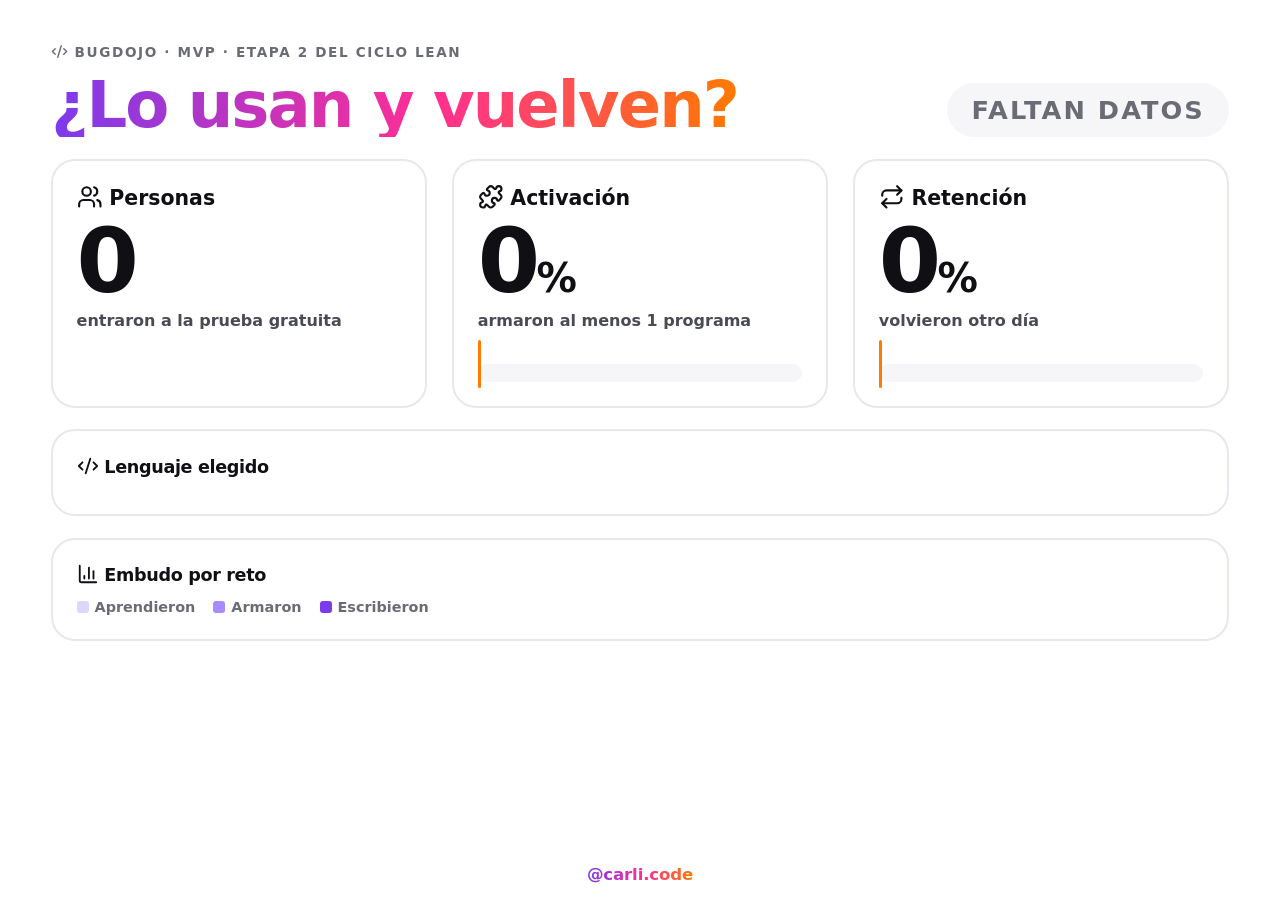
==== commit 6f365739: "BugDojo MVP: Python (Pyodide) ademas de JavaScript, elegible por reto Pyodide 0.27.8 se descarga con" ====
--- a/bugdojo-mvp/web/metricas.html
+++ b/bugdojo-mvp/web/metricas.html
@@ -66,6 +66,11 @@
     </section>
 
     <section class="embudo">
+      <h3><i data-icono="code-xml"></i> Lenguaje elegido</h3>
+      <div id="lenguajes"></div>
+    </section>
+
+    <section class="embudo">
       <h3><i data-icono="chart-column"></i> Embudo por reto</h3>
       <div id="embudo"></div>
       <div class="leyenda"><span><i style="background:#ddd6fe"></i>Aprendieron</span><span><i style="background:#a78bfa"></i>Armaron</span><span><i style="background:var(--dojo)"></i>Escribieron</span><span id="feedback"></span></div>
@@ -118,6 +123,18 @@
         </div>`;
       }).join("");
 
+      const NOMBRES = { js: "JavaScript", py: "Python" };
+      const maxL = Math.max(1, d.usuarios);
+      $("lenguajes").innerHTML = Object.entries(d.lenguajes || {}).map(([l, x]) => `
+        <div class="fila">
+          <span>${NOMBRES[l]}</span>
+          <div class="barras">
+            <div style="width:${(x.usuarios / maxL) * 100}%;background:#ddd6fe"></div>
+            <div style="width:${(x.armaron / maxL) * 100}%;background:var(--dojo)"></div>
+          </div>
+          <b>${x.usuarios} · ${x.armaron}</b>
+        </div>`).join("") + `<div class="leyenda"><span><i style="background:#ddd6fe"></i>Probaron</span><span><i style="background:var(--dojo)"></i>Armaron un programa</span></div>`;
+
       const f = d.feedback;
       $("feedback").textContent = `¿Volverías mañana? Sí ${f.si} · No ${f.no}`;
     }
--- a/bugdojo-mvp/web/styles.css
+++ b/bugdojo-mvp/web/styles.css
@@ -122,8 +122,10 @@
 .card-reto .info { flex: 1; min-width: 0; }
 .card-reto small { display: block; font-weight: 800; color: var(--muted); font-size: .75rem; letter-spacing: .1em; text-transform: uppercase; }
 .card-reto b { font-size: 1.1rem; }
-.fases-mini { display: flex; gap: 6px; color: #c4c4cf; }
+.fases-mini { display: flex; flex-direction: column; gap: 4px; color: #c4c4cf; }
 .fases-mini .hecha { color: var(--ok); }
+.grupo-lang { display: flex; align-items: center; gap: 6px; }
+.grupo-lang b { width: 22px; font-size: .72rem; font-weight: 800; color: var(--muted); letter-spacing: .04em; }
 
 .pregunta-valor { padding: 20px; border-radius: var(--radius); background: var(--dojo-soft); }
 .pregunta-valor p { font-weight: 800; margin: 0 0 14px; font-size: 1.1rem; }
@@ -141,11 +143,21 @@
 .fase.activa { background: #fff; color: var(--dojo); box-shadow: 0 4px 14px -8px rgba(15, 15, 20, .3); }
 .fase .ok { color: var(--ok); }
 
+.controles { display: flex; flex-direction: column; align-items: flex-end; gap: 10px; width: 100%; }
+.lenguajes { display: flex; align-items: center; gap: 6px; flex-wrap: wrap; }
+.leng {
+  font: inherit; font-weight: 800; font-size: .9rem; color: var(--muted);
+  padding: 9px 16px; border-radius: 99px; border: 2px solid var(--line); background: #fff; cursor: pointer;
+}
+.leng.activa { background: var(--ink); color: #fff; border-color: var(--ink); }
+.py-estado { font-size: .85rem; font-weight: 700; color: var(--muted); margin-left: 6px; }
+.py-estado.mal { color: var(--error); }
+
 .enunciado {
   padding: 18px 20px; border-radius: var(--radius); background: var(--soft); margin-bottom: 22px;
 }
 .enunciado p { margin: 0 0 10px; font-size: 1.05rem; color: var(--text); }
-.ejemplo { font-family: var(--mono); font-size: .95rem; color: var(--dojo); overflow-x: auto; white-space: pre; }
+.ejemplo { font-family: var(--mono); font-size: .92rem; color: var(--dojo); white-space: pre-wrap; overflow-wrap: anywhere; }
 
 /* ---------- Aprende ---------- */
 .concepto { border: 2px solid var(--line); border-radius: 22px; padding: clamp(18px, 3vw, 30px); }
@@ -271,6 +283,7 @@
 
 /* ---------- Tablet ---------- */
 @media (min-width: 760px) {
+  .controles { width: auto; }
   .wrap { padding: 36px 32px 100px; }
   .nav { padding: 22px 32px 0; }
   .lista { grid-template-columns: repeat(2, 1fr); }
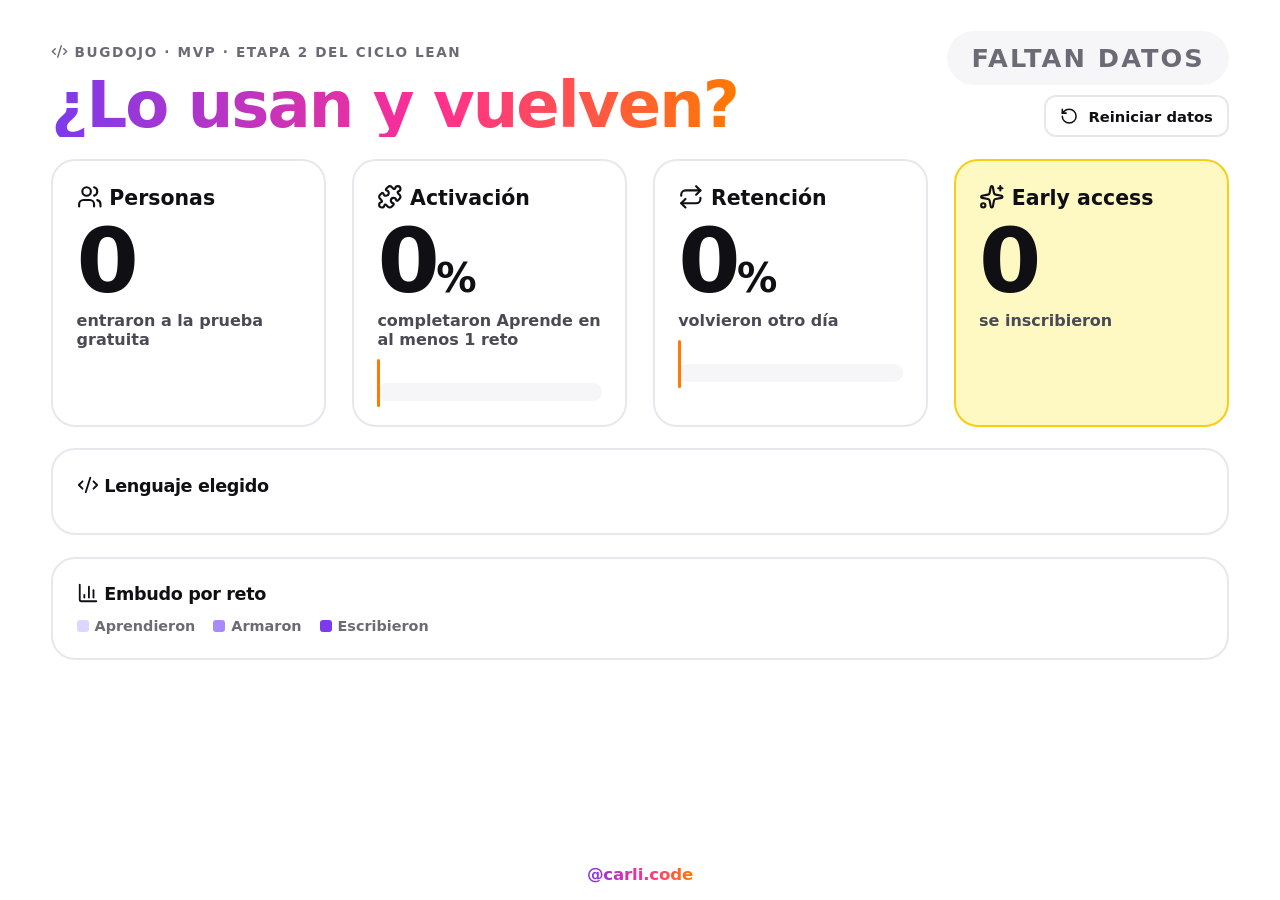
==== commit 03e613bd: "BugDojo: early access, botón Reiniciar datos con clave y activación = completar Aprende Co-Authored-" ====
--- a/bugdojo-mvp/web/metricas.html
+++ b/bugdojo-mvp/web/metricas.html
@@ -13,8 +13,11 @@
     .decision { font-weight: 900; letter-spacing: .08em; font-size: clamp(1.1rem, 2vw, 1.7rem); padding: 12px 24px; border-radius: 99px; background: var(--soft); color: var(--muted); }
     .decision.persevera { background: var(--vive); color: #fff; }
     .decision.pivota { background: var(--ink); color: #fff; }
-    .kpis { display: grid; grid-template-columns: repeat(3, 1fr); gap: clamp(14px, 2vw, 28px); }
+    .kpis { display: grid; grid-template-columns: repeat(4, 1fr); gap: clamp(14px, 2vw, 28px); }
+    @media (max-width: 1100px) { .kpis { grid-template-columns: repeat(2, 1fr); } }
     @media (max-width: 800px) { .kpis { grid-template-columns: 1fr; } }
+    .kpi.kpi-early { background: #fef9c3; border-color: #facc15; }
+    .lado { display: flex; flex-direction: column; align-items: flex-end; gap: 10px; }
     .kpi { border: 2px solid var(--line); border-radius: 24px; padding: clamp(18px, 2.6vh, 30px); display: flex; flex-direction: column; gap: 10px; }
     .kpi.cumple { border-color: var(--vive); }
     .kpi .nombre { font-weight: 900; font-size: clamp(1.1rem, 1.6vw, 1.5rem); }
@@ -42,7 +45,10 @@
         <p class="sub"><i data-icono="code-xml"></i> BugDojo · MVP · etapa 2 del ciclo Lean</p>
         <h1 class="titulo grad">¿Lo usan y vuelven?</h1>
       </div>
-      <span class="decision" id="decision">FALTAN DATOS</span>
+      <div class="lado">
+        <span class="decision" id="decision">FALTAN DATOS</span>
+        <button class="btn ghost sm" id="reiniciar"><i data-icono="rotate-ccw"></i>Reiniciar datos</button>
+      </div>
     </div>
 
     <section class="kpis">
@@ -54,7 +60,7 @@
       <article class="kpi" id="kpi-act">
         <span class="nombre"><i data-icono="puzzle"></i> Activación</span>
         <span class="num" id="act">0<small>%</small></span>
-        <span class="det" id="act-det">armaron al menos 1 programa</span>
+        <span class="det" id="act-det">completaron Aprende en al menos 1 reto</span>
         <div class="track"><div class="fill" id="act-fill"></div><div class="marca" id="act-marca"><span></span></div></div>
       </article>
       <article class="kpi" id="kpi-ret">
@@ -62,6 +68,11 @@
         <span class="num" id="ret">0<small>%</small></span>
         <span class="det" id="ret-det">volvieron otro día</span>
         <div class="track"><div class="fill" id="ret-fill"></div><div class="marca" id="ret-marca"><span></span></div></div>
+      </article>
+      <article class="kpi kpi-early">
+        <span class="nombre"><i data-icono="sparkles"></i> Early access</span>
+        <span class="num" id="early">0</span>
+        <span class="det" id="early-det">se inscribieron</span>
       </article>
     </section>
 
@@ -103,7 +114,7 @@
       } catch { return; }
 
       $("usuarios").textContent = d.usuarios;
-      kpi("act", d.activacion, d.metas.activacion, d.veredictos.activacion, `${d.activados} armaron al menos 1 programa`);
+      kpi("act", d.activacion, d.metas.activacion, d.veredictos.activacion, `${d.activados} completaron Aprende (3 preguntas)`);
       kpi("ret", d.retencion, d.metas.retencion, d.veredictos.retencion, `${d.retenidos} volvieron otro día`);
       $("decision").className = "decision " + d.decision;
       $("decision").textContent = d.decision === "faltan_datos"
@@ -135,9 +146,34 @@
           <b>${x.usuarios} · ${x.armaron}</b>
         </div>`).join("") + `<div class="leyenda"><span><i style="background:#ddd6fe"></i>Probaron</span><span><i style="background:var(--dojo)"></i>Armaron un programa</span></div>`;
 
+      $("early").textContent = d.inscritos ?? 0;
+      $("early-det").textContent = `${Math.round((d.inscripcion || 0) * 100)} % de las personas se inscribieron`;
+
       const f = d.feedback;
       $("feedback").textContent = `¿Volverías mañana? Sí ${f.si} · No ${f.no}`;
     }
+
+    const ERRORES_REINICIO = {
+      clave_invalida: "Clave incorrecta. No se borró nada.",
+      reinicio_desactivado: "El reinicio está desactivado: falta configurar CLAVE_REINICIO en el deploy.",
+    };
+    $("reiniciar").addEventListener("click", async () => {
+      const clave = prompt("Clave para reiniciar los datos:");
+      if (!clave) return;
+      if (!confirm("¿Borrar TODOS los datos del experimento? No se puede deshacer.")) return;
+      let r = null, d = {};
+      try {
+        r = await fetch("/api/reiniciar", {
+          method: "POST",
+          headers: { "Content-Type": "application/json" },
+          body: JSON.stringify({ clave }),
+        });
+        d = await r.json();
+      } catch {}
+      alert(r && r.ok ? `Listo: se borraron ${d.borrados} registros.`
+        : ERRORES_REINICIO[d.error] || "No se pudo reiniciar. Revisa tu conexión.");
+      actualizar();
+    });
 
     actualizar();
     setInterval(actualizar, 5000);
--- a/bugdojo-mvp/web/styles.css
+++ b/bugdojo-mvp/web/styles.css
@@ -281,6 +281,30 @@
 }
 .firma span { background: var(--grad); -webkit-background-clip: text; background-clip: text; color: transparent; }
 
+/* ---------- Early access ---------- */
+.early {
+  position: fixed; left: 12px; right: 12px; bottom: 12px; z-index: 20;
+  max-width: 520px; margin: 0 auto; padding: 14px 46px 14px 16px;
+  border-radius: var(--radius); background: #facc15; color: var(--ink);
+  box-shadow: 0 18px 40px -18px rgba(15, 15, 20, .45);
+  animation: entra .35s ease both;
+}
+.early-abrir {
+  display: flex; align-items: center; gap: 10px; width: 100%; padding: 4px 0;
+  font: inherit; font-size: 1.05rem; font-weight: 900; text-align: left;
+  background: none; border: 0; color: inherit; cursor: pointer;
+}
+.early-cerrar { position: absolute; top: 8px; right: 8px; padding: 6px; background: none; border: 0; color: inherit; cursor: pointer; }
+.early-form label { display: block; font-weight: 800; margin-bottom: 8px; }
+.early-fila { display: flex; gap: 8px; }
+.early-fila input {
+  flex: 1; min-width: 0; padding: 10px 12px; font: inherit; font-size: 1rem;
+  border: 2px solid var(--ink); border-radius: 12px; background: #fff;
+}
+.early-err { margin: 8px 0 0; font-weight: 700; }
+.early-ok { display: flex; align-items: center; gap: 8px; margin: 0; font-weight: 800; }
+body.con-early .wrap { padding-bottom: 200px; }
+
 /* ---------- Tablet ---------- */
 @media (min-width: 760px) {
   .controles { width: auto; }
